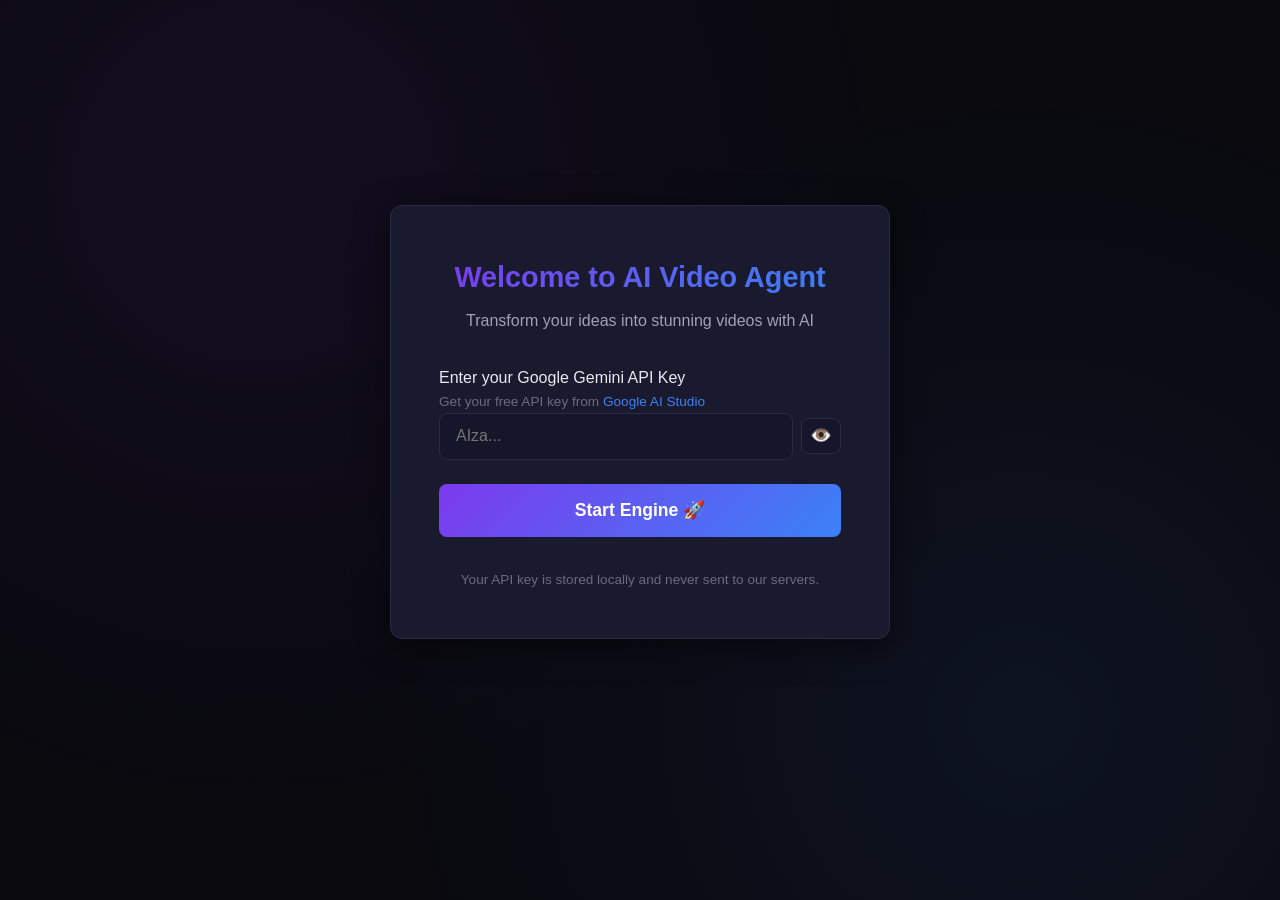
==== frontend/index.html @ ad3f4d61 "feat: implement Phase 1 + Phase 2 - project structure, web UI, API, and script agent Phase 1 - Proje" ====
<!DOCTYPE html>
<html lang="en">
<head>
    <meta charset="UTF-8">
    <meta name="viewport" content="width=device-width, initial-scale=1.0">
    <title>AI Video Automation Agent</title>
    <link rel="stylesheet" href="css/style.css">
    <link rel="icon" href="data:image/svg+xml,<svg xmlns='http://www.w3.org/2000/svg' viewBox='0 0 100 100'><text y='.9em' font-size='90'>🎬</text></svg>">
</head>
<body>
    <div id="app">
        <!-- Navigation -->
        <nav class="navbar">
            <div class="nav-brand">
                <span class="logo">🎬</span>
                <span class="brand-name">AI Video Agent</span>
            </div>
            <div class="nav-links">
                <a href="#" data-page="dashboard" class="nav-link">Dashboard</a>
                <a href="#" data-page="gallery" class="nav-link">Gallery</a>
                <a href="#" data-page="settings" class="nav-link">Settings</a>
            </div>
        </nav>

        <!-- Page: API Key Setup -->
        <div id="page-setup" class="page active">
            <div class="setup-container">
                <div class="setup-card">
                    <div class="setup-header">
                        <h1>Welcome to AI Video Agent</h1>
                        <p class="subtitle">Transform your ideas into stunning videos with AI</p>
                    </div>
                    <div class="setup-body">
                        <div class="api-key-section">
                            <label for="api-key-input">Enter your Google Gemini API Key</label>
                            <p class="helper-text">
                                Get your free API key from 
                                <a href="https://aistudio.google.com/apikey" target="_blank" rel="noopener">Google AI Studio</a>
                            </p>
                            <div class="input-group">
                                <input 
                                    type="password" 
                                    id="api-key-input" 
                                    placeholder="AIza..."
                                    autocomplete="off"
                                >
                                <button id="toggle-key-visibility" class="btn-icon" title="Show/Hide Key">
                                    👁️
                                </button>
                            </div>
                            <div id="key-status" class="status-message hidden"></div>
                        </div>
                        <button id="btn-start-engine" class="btn-primary btn-large">
                            Start Engine 🚀
                        </button>
                    </div>
                    <div class="setup-footer">
                        <p>Your API key is stored locally and never sent to our servers.</p>
                    </div>
                </div>
            </div>
        </div>

        <!-- Page: Dashboard -->
        <div id="page-dashboard" class="page">
            <div class="dashboard-container">
                <div class="dashboard-header">
                    <h1>Create Your Video</h1>
                    <p class="subtitle">Describe your idea and let AI bring it to life</p>
                </div>

                <div class="creation-form">
                    <div class="form-group">
                        <label for="idea-input">Your Idea / Concept</label>
                        <textarea 
                            id="idea-input" 
                            placeholder="Describe your video idea... e.g., 'A romantic Hindi song about monsoon rain in Mumbai, showing a couple meeting at Marine Drive'"
                            rows="4"
                        ></textarea>
                    </div>

                    <div class="form-row">
                        <div class="form-group">
                            <label for="language-select">Language</label>
                            <select id="language-select">
                                <option value="Hindi">Hindi</option>
                                <option value="English" selected>English</option>
                                <option value="Hinglish">Hinglish</option>
                            </select>
                        </div>

                        <div class="form-group">
                            <label for="music-type-select">Music Type</label>
                            <select id="music-type-select">
                                <option value="song">AI Generated Song</option>
                                <option value="voiceover">Background Music + Voiceover</option>
                            </select>
                        </div>
                    </div>

                    <div class="form-row">
                        <div class="form-group">
                            <label for="style-select">Video Style</label>
                            <select id="style-select">
                                <option value="realistic">Realistic</option>
                                <option value="animated">Animated / Cartoon</option>
                                <option value="mixed">Mixed</option>
                            </select>
                        </div>

                        <div class="form-group">
                            <label for="lipsync-toggle">Lip Sync</label>
                            <div class="toggle-container">
                                <label class="toggle">
                                    <input type="checkbox" id="lipsync-toggle">
                                    <span class="toggle-slider"></span>
                                </label>
                                <span class="toggle-label" id="lipsync-label">Off</span>
                            </div>
                        </div>
                    </div>

                    <button id="btn-generate" class="btn-primary btn-large">
                        Generate Video 🎬
                    </button>
                </div>
            </div>
        </div>

        <!-- Page: Progress -->
        <div id="page-progress" class="page">
            <div class="progress-container">
                <div class="progress-header">
                    <h1>Generating Your Video</h1>
                    <p class="subtitle" id="progress-subtitle">Please wait while AI works its magic...</p>
                </div>

                <div class="pipeline-steps">
                    <div class="step" id="step-script_generation">
                        <div class="step-icon">📝</div>
                        <div class="step-info">
                            <div class="step-name">Script Generation</div>
                            <div class="step-description">Writing lyrics/story and creating screenplay</div>
                            <div class="step-progress-bar">
                                <div class="step-progress-fill" style="width: 0%"></div>
                            </div>
                            <div class="step-message"></div>
                        </div>
                        <div class="step-status">⏳</div>
                    </div>

                    <div class="step" id="step-visual_generation">
                        <div class="step-icon">🎨</div>
                        <div class="step-info">
                            <div class="step-name">Visual Generation</div>
                            <div class="step-description">Creating images and video clips for each scene</div>
                            <div class="step-progress-bar">
                                <div class="step-progress-fill" style="width: 0%"></div>
                            </div>
                            <div class="step-message"></div>
                        </div>
                        <div class="step-status">⏳</div>
                    </div>

                    <div class="step" id="step-audio_generation">
                        <div class="step-icon">🎵</div>
                        <div class="step-info">
                            <div class="step-name">Audio Generation</div>
                            <div class="step-description">Generating music and voiceover</div>
                            <div class="step-progress-bar">
                                <div class="step-progress-fill" style="width: 0%"></div>
                            </div>
                            <div class="step-message"></div>
                        </div>
                        <div class="step-status">⏳</div>
                    </div>

                    <div class="step" id="step-lipsync">
                        <div class="step-icon">👄</div>
                        <div class="step-info">
                            <div class="step-name">Lip Sync</div>
                            <div class="step-description">Synchronizing mouth movements with audio</div>
                            <div class="step-progress-bar">
                                <div class="step-progress-fill" style="width: 0%"></div>
                            </div>
                            <div class="step-message"></div>
                        </div>
                        <div class="step-status">⏳</div>
                    </div>

                    <div class="step" id="step-editing">
                        <div class="step-icon">✂️</div>
                        <div class="step-info">
                            <div class="step-name">Final Editing</div>
                            <div class="step-description">Assembling and exporting final video</div>
                            <div class="step-progress-bar">
                                <div class="step-progress-fill" style="width: 0%"></div>
                            </div>
                            <div class="step-message"></div>
                        </div>
                        <div class="step-status">⏳</div>
                    </div>
                </div>

                <!-- Script Output Preview -->
                <div id="script-output" class="script-output hidden">
                    <h2>Generated Script</h2>
                    <div id="script-content" class="script-content"></div>
                </div>

                <div class="progress-actions hidden" id="progress-actions">
                    <button id="btn-back-dashboard" class="btn-secondary">Create Another</button>
                    <button id="btn-download-result" class="btn-primary">Download Result 📥</button>
                </div>
            </div>
        </div>

        <!-- Page: Gallery -->
        <div id="page-gallery" class="page">
            <div class="gallery-container">
                <div class="gallery-header">
                    <h1>Your Videos</h1>
                    <p class="subtitle">All your generated videos in one place</p>
                </div>
                <div id="gallery-grid" class="gallery-grid">
                    <div class="gallery-empty">
                        <span class="empty-icon">🎬</span>
                        <p>No videos generated yet.</p>
                        <p>Go to Dashboard to create your first video!</p>
                        <button class="btn-primary" onclick="window.app.navigateTo('dashboard')">
                            Create Video
                        </button>
                    </div>
                </div>
            </div>
        </div>

        <!-- Page: Settings -->
        <div id="page-settings" class="page">
            <div class="settings-container">
                <div class="settings-header">
                    <h1>Settings</h1>
                    <p class="subtitle">Manage your preferences and API configuration</p>
                </div>

                <div class="settings-card">
                    <h2>API Configuration</h2>
                    <div class="form-group">
                        <label for="settings-api-key">Gemini API Key</label>
                        <div class="input-group">
                            <input 
                                type="password" 
                                id="settings-api-key" 
                                placeholder="AIza..."
                                autocomplete="off"
                            >
                            <button id="settings-toggle-key" class="btn-icon" title="Show/Hide">👁️</button>
                        </div>
                    </div>
                    <button id="btn-save-settings" class="btn-primary">Save Settings</button>
                    <div id="settings-status" class="status-message hidden"></div>
                </div>

                <div class="settings-card">
                    <h2>About</h2>
                    <div class="about-info">
                        <p><strong>AI Video Automation Agent</strong> v1.0.0</p>
                        <p>Powered by Google Gemini Pro, Veo 3.1, Edge TTS, and FFmpeg</p>
                        <p>Built for automated video creation from simple ideas.</p>
                    </div>
                </div>

                <div class="settings-card danger-zone">
                    <h2>Danger Zone</h2>
                    <button id="btn-clear-data" class="btn-danger">Clear All Data</button>
                    <p class="helper-text">This will remove your API key and all local settings.</p>
                </div>
            </div>
        </div>
    </div>

    <script src="js/api.js"></script>
    <script src="js/progress.js"></script>
    <script src="js/app.js"></script>
</body>
</html>
---- frontend/css/style.css ----
/* AI Video Automation Agent - Modern Dark Theme */

/* === CSS Variables === */
:root {
    --bg-primary: #0a0a0f;
    --bg-secondary: #12121a;
    --bg-card: #1a1a2e;
    --bg-card-hover: #1f1f35;
    --bg-input: #16162a;

    --text-primary: #e8e8f0;
    --text-secondary: #a0a0b8;
    --text-muted: #6a6a80;

    --accent-primary: #7c3aed;
    --accent-secondary: #3b82f6;
    --accent-gradient: linear-gradient(135deg, #7c3aed 0%, #3b82f6 100%);
    --accent-gradient-hover: linear-gradient(135deg, #6d28d9 0%, #2563eb 100%);

    --success: #10b981;
    --warning: #f59e0b;
    --error: #ef4444;
    --info: #3b82f6;

    --border-color: #2a2a40;
    --border-radius: 12px;
    --border-radius-sm: 8px;

    --shadow-sm: 0 2px 8px rgba(0, 0, 0, 0.3);
    --shadow-md: 0 4px 16px rgba(0, 0, 0, 0.4);
    --shadow-lg: 0 8px 32px rgba(0, 0, 0, 0.5);
    --shadow-glow: 0 0 20px rgba(124, 58, 237, 0.3);

    --transition: all 0.3s cubic-bezier(0.4, 0, 0.2, 1);
    --font-family: -apple-system, BlinkMacSystemFont, 'Segoe UI', Roboto, Oxygen, Ubuntu, sans-serif;
}

/* === Reset & Base === */
* {
    margin: 0;
    padding: 0;
    box-sizing: border-box;
}

html {
    font-size: 16px;
    scroll-behavior: smooth;
}

body {
    font-family: var(--font-family);
    background-color: var(--bg-primary);
    color: var(--text-primary);
    line-height: 1.6;
    min-height: 100vh;
    overflow-x: hidden;
}

/* Background gradient effect */
body::before {
    content: '';
    position: fixed;
    top: 0;
    left: 0;
    width: 100%;
    height: 100%;
    background: 
        radial-gradient(circle at 20% 20%, rgba(124, 58, 237, 0.08) 0%, transparent 50%),
        radial-gradient(circle at 80% 80%, rgba(59, 130, 246, 0.08) 0%, transparent 50%);
    pointer-events: none;
    z-index: 0;
}

#app {
    position: relative;
    z-index: 1;
}

a {
    color: var(--accent-secondary);
    text-decoration: none;
    transition: var(--transition);
}

a:hover {
    color: var(--accent-primary);
}

/* === Navigation === */
.navbar {
    display: flex;
    align-items: center;
    justify-content: space-between;
    padding: 1rem 2rem;
    background: rgba(18, 18, 26, 0.9);
    backdrop-filter: blur(10px);
    border-bottom: 1px solid var(--border-color);
    position: sticky;
    top: 0;
    z-index: 100;
}

.nav-brand {
    display: flex;
    align-items: center;
    gap: 0.75rem;
}

.logo {
    font-size: 1.5rem;
}

.brand-name {
    font-size: 1.2rem;
    font-weight: 700;
    background: var(--accent-gradient);
    -webkit-background-clip: text;
    -webkit-text-fill-color: transparent;
    background-clip: text;
}

.nav-links {
    display: flex;
    gap: 1.5rem;
}

.nav-link {
    color: var(--text-secondary);
    font-weight: 500;
    padding: 0.5rem 1rem;
    border-radius: var(--border-radius-sm);
    transition: var(--transition);
}

.nav-link:hover {
    color: var(--text-primary);
    background: rgba(124, 58, 237, 0.1);
}

.nav-link.active {
    color: var(--accent-primary);
    background: rgba(124, 58, 237, 0.15);
}

/* === Pages === */
.page {
    display: none;
    animation: fadeIn 0.3s ease;
    padding: 2rem;
    max-width: 900px;
    margin: 0 auto;
}

.page.active {
    display: block;
}

@keyframes fadeIn {
    from { opacity: 0; transform: translateY(10px); }
    to { opacity: 1; transform: translateY(0); }
}

/* === Setup Page === */
.setup-container {
    display: flex;
    align-items: center;
    justify-content: center;
    min-height: calc(100vh - 120px);
}

.setup-card {
    background: var(--bg-card);
    border: 1px solid var(--border-color);
    border-radius: var(--border-radius);
    padding: 3rem;
    width: 100%;
    max-width: 500px;
    box-shadow: var(--shadow-lg);
}

.setup-header {
    text-align: center;
    margin-bottom: 2rem;
}

.setup-header h1 {
    font-size: 1.8rem;
    margin-bottom: 0.5rem;
    background: var(--accent-gradient);
    -webkit-background-clip: text;
    -webkit-text-fill-color: transparent;
    background-clip: text;
}

.subtitle {
    color: var(--text-secondary);
    font-size: 1rem;
}

.setup-body {
    display: flex;
    flex-direction: column;
    gap: 1.5rem;
}

.setup-footer {
    margin-top: 2rem;
    text-align: center;
    color: var(--text-muted);
    font-size: 0.85rem;
}

/* === Form Elements === */
.form-group {
    display: flex;
    flex-direction: column;
    gap: 0.5rem;
}

.form-group label {
    font-weight: 600;
    color: var(--text-primary);
    font-size: 0.9rem;
}

.form-row {
    display: grid;
    grid-template-columns: 1fr 1fr;
    gap: 1.5rem;
}

.helper-text {
    color: var(--text-muted);
    font-size: 0.85rem;
}

.input-group {
    display: flex;
    gap: 0.5rem;
    align-items: center;
}

.input-group input {
    flex: 1;
}

input[type="text"],
input[type="password"],
textarea,
select {
    width: 100%;
    padding: 0.85rem 1rem;
    background: var(--bg-input);
    border: 1px solid var(--border-color);
    border-radius: var(--border-radius-sm);
    color: var(--text-primary);
    font-size: 1rem;
    font-family: var(--font-family);
    transition: var(--transition);
    outline: none;
}

input:focus,
textarea:focus,
select:focus {
    border-color: var(--accent-primary);
    box-shadow: 0 0 0 3px rgba(124, 58, 237, 0.2);
}

textarea {
    resize: vertical;
    min-height: 100px;
}

select {
    cursor: pointer;
    appearance: none;
    background-image: url("data:image/svg+xml,%3Csvg xmlns='http://www.w3.org/2000/svg' width='12' height='12' viewBox='0 0 12 12'%3E%3Cpath fill='%23a0a0b8' d='M6 8L1 3h10z'/%3E%3C/svg%3E");
    background-repeat: no-repeat;
    background-position: right 1rem center;
    padding-right: 2.5rem;
}

/* === Toggle Switch === */
.toggle-container {
    display: flex;
    align-items: center;
    gap: 0.75rem;
    padding-top: 0.5rem;
}

.toggle {
    position: relative;
    display: inline-block;
    width: 52px;
    height: 28px;
}

.toggle input {
    opacity: 0;
    width: 0;
    height: 0;
}

.toggle-slider {
    position: absolute;
    cursor: pointer;
    top: 0;
    left: 0;
    right: 0;
    bottom: 0;
    background-color: var(--bg-input);
    border: 1px solid var(--border-color);
    border-radius: 28px;
    transition: var(--transition);
}

.toggle-slider::before {
    position: absolute;
    content: '';
    height: 20px;
    width: 20px;
    left: 3px;
    bottom: 3px;
    background-color: var(--text-secondary);
    border-radius: 50%;
    transition: var(--transition);
}

.toggle input:checked + .toggle-slider {
    background: var(--accent-gradient);
    border-color: var(--accent-primary);
}

.toggle input:checked + .toggle-slider::before {
    transform: translateX(24px);
    background-color: white;
}

.toggle-label {
    color: var(--text-secondary);
    font-size: 0.9rem;
}

/* === Buttons === */
.btn-primary {
    padding: 0.85rem 2rem;
    background: var(--accent-gradient);
    color: white;
    border: none;
    border-radius: var(--border-radius-sm);
    font-size: 1rem;
    font-weight: 600;
    cursor: pointer;
    transition: var(--transition);
    display: inline-flex;
    align-items: center;
    justify-content: center;
    gap: 0.5rem;
}

.btn-primary:hover {
    background: var(--accent-gradient-hover);
    box-shadow: var(--shadow-glow);
    transform: translateY(-1px);
}

.btn-primary:active {
    transform: translateY(0);
}

.btn-primary:disabled {
    opacity: 0.5;
    cursor: not-allowed;
    transform: none;
    box-shadow: none;
}

.btn-secondary {
    padding: 0.85rem 2rem;
    background: transparent;
    color: var(--text-primary);
    border: 1px solid var(--border-color);
    border-radius: var(--border-radius-sm);
    font-size: 1rem;
    font-weight: 600;
    cursor: pointer;
    transition: var(--transition);
}

.btn-secondary:hover {
    border-color: var(--accent-primary);
    background: rgba(124, 58, 237, 0.1);
}

.btn-danger {
    padding: 0.75rem 1.5rem;
    background: rgba(239, 68, 68, 0.1);
    color: var(--error);
    border: 1px solid rgba(239, 68, 68, 0.3);
    border-radius: var(--border-radius-sm);
    font-size: 0.9rem;
    font-weight: 600;
    cursor: pointer;
    transition: var(--transition);
}

.btn-danger:hover {
    background: rgba(239, 68, 68, 0.2);
}

.btn-icon {
    padding: 0.5rem;
    background: var(--bg-input);
    border: 1px solid var(--border-color);
    border-radius: var(--border-radius-sm);
    cursor: pointer;
    font-size: 1.1rem;
    transition: var(--transition);
    line-height: 1;
}

.btn-icon:hover {
    border-color: var(--accent-primary);
}

.btn-large {
    padding: 1rem 2.5rem;
    font-size: 1.1rem;
    width: 100%;
}

/* === Status Messages === */
.status-message {
    padding: 0.75rem 1rem;
    border-radius: var(--border-radius-sm);
    font-size: 0.9rem;
    margin-top: 0.5rem;
}

.status-message.hidden {
    display: none;
}

.status-message.success {
    background: rgba(16, 185, 129, 0.1);
    border: 1px solid rgba(16, 185, 129, 0.3);
    color: var(--success);
}

.status-message.error {
    background: rgba(239, 68, 68, 0.1);
    border: 1px solid rgba(239, 68, 68, 0.3);
    color: var(--error);
}

.status-message.info {
    background: rgba(59, 130, 246, 0.1);
    border: 1px solid rgba(59, 130, 246, 0.3);
    color: var(--info);
}

/* === Dashboard === */
.dashboard-container {
    max-width: 700px;
    margin: 0 auto;
}

.dashboard-header {
    text-align: center;
    margin-bottom: 2.5rem;
}

.dashboard-header h1 {
    font-size: 2rem;
    margin-bottom: 0.5rem;
}

.creation-form {
    background: var(--bg-card);
    border: 1px solid var(--border-color);
    border-radius: var(--border-radius);
    padding: 2rem;
    display: flex;
    flex-direction: column;
    gap: 1.5rem;
    box-shadow: var(--shadow-md);
}

/* === Progress Page === */
.progress-container {
    max-width: 700px;
    margin: 0 auto;
}

.progress-header {
    text-align: center;
    margin-bottom: 2rem;
}

.progress-header h1 {
    font-size: 1.8rem;
    margin-bottom: 0.5rem;
}

.pipeline-steps {
    display: flex;
    flex-direction: column;
    gap: 1rem;
}

.step {
    display: flex;
    align-items: flex-start;
    gap: 1rem;
    background: var(--bg-card);
    border: 1px solid var(--border-color);
    border-radius: var(--border-radius-sm);
    padding: 1.25rem;
    transition: var(--transition);
}

.step.active {
    border-color: var(--accent-primary);
    box-shadow: 0 0 15px rgba(124, 58, 237, 0.15);
}

.step.completed {
    border-color: var(--success);
}

.step.coming-soon {
    opacity: 0.6;
}

.step-icon {
    font-size: 1.5rem;
    min-width: 2.5rem;
    text-align: center;
}

.step-info {
    flex: 1;
}

.step-name {
    font-weight: 600;
    font-size: 1rem;
    margin-bottom: 0.25rem;
}

.step-description {
    font-size: 0.85rem;
    color: var(--text-secondary);
    margin-bottom: 0.5rem;
}

.step-progress-bar {
    height: 4px;
    background: var(--bg-input);
    border-radius: 2px;
    overflow: hidden;
    margin-bottom: 0.25rem;
}

.step-progress-fill {
    height: 100%;
    background: var(--accent-gradient);
    border-radius: 2px;
    transition: width 0.5s ease;
}

.step-message {
    font-size: 0.8rem;
    color: var(--text-muted);
    font-style: italic;
}

.step-status {
    font-size: 1.2rem;
    min-width: 2rem;
    text-align: center;
}

/* Script Output */
.script-output {
    margin-top: 2rem;
    background: var(--bg-card);
    border: 1px solid var(--border-color);
    border-radius: var(--border-radius);
    padding: 1.5rem;
}

.script-output.hidden {
    display: none;
}

.script-output h2 {
    font-size: 1.2rem;
    margin-bottom: 1rem;
    color: var(--accent-primary);
}

.script-content {
    font-size: 0.9rem;
    line-height: 1.8;
    color: var(--text-secondary);
    max-height: 400px;
    overflow-y: auto;
    padding-right: 0.5rem;
}

.script-content::-webkit-scrollbar {
    width: 6px;
}

.script-content::-webkit-scrollbar-track {
    background: var(--bg-input);
    border-radius: 3px;
}

.script-content::-webkit-scrollbar-thumb {
    background: var(--accent-primary);
    border-radius: 3px;
}

.scene-card {
    background: var(--bg-secondary);
    border: 1px solid var(--border-color);
    border-radius: var(--border-radius-sm);
    padding: 1rem;
    margin-bottom: 1rem;
}

.scene-card h4 {
    color: var(--accent-secondary);
    margin-bottom: 0.5rem;
}

.scene-card p {
    margin-bottom: 0.5rem;
}

.scene-card .visual-prompt {
    color: var(--text-muted);
    font-style: italic;
    font-size: 0.85rem;
}

.progress-actions {
    margin-top: 2rem;
    display: flex;
    gap: 1rem;
    justify-content: center;
}

.progress-actions.hidden {
    display: none;
}

/* === Gallery === */
.gallery-container {
    max-width: 900px;
    margin: 0 auto;
}

.gallery-header {
    text-align: center;
    margin-bottom: 2rem;
}

.gallery-header h1 {
    font-size: 1.8rem;
    margin-bottom: 0.5rem;
}

.gallery-grid {
    display: grid;
    grid-template-columns: repeat(auto-fill, minmax(280px, 1fr));
    gap: 1.5rem;
}

.gallery-empty {
    grid-column: 1 / -1;
    text-align: center;
    padding: 4rem 2rem;
    background: var(--bg-card);
    border: 1px dashed var(--border-color);
    border-radius: var(--border-radius);
}

.gallery-empty .empty-icon {
    font-size: 3rem;
    display: block;
    margin-bottom: 1rem;
}

.gallery-empty p {
    color: var(--text-secondary);
    margin-bottom: 0.5rem;
}

.gallery-empty .btn-primary {
    margin-top: 1rem;
    width: auto;
}

.gallery-item {
    background: var(--bg-card);
    border: 1px solid var(--border-color);
    border-radius: var(--border-radius);
    overflow: hidden;
    transition: var(--transition);
}

.gallery-item:hover {
    border-color: var(--accent-primary);
    transform: translateY(-2px);
    box-shadow: var(--shadow-md);
}

.gallery-item-preview {
    height: 160px;
    background: var(--bg-secondary);
    display: flex;
    align-items: center;
    justify-content: center;
    font-size: 2.5rem;
}

.gallery-item-info {
    padding: 1rem;
}

.gallery-item-title {
    font-weight: 600;
    margin-bottom: 0.25rem;
}

.gallery-item-meta {
    font-size: 0.8rem;
    color: var(--text-muted);
    margin-bottom: 0.75rem;
}

.gallery-item-actions {
    display: flex;
    gap: 0.5rem;
}

.gallery-item-actions button {
    flex: 1;
    padding: 0.5rem;
    font-size: 0.85rem;
}

/* === Settings === */
.settings-container {
    max-width: 600px;
    margin: 0 auto;
}

.settings-header {
    text-align: center;
    margin-bottom: 2rem;
}

.settings-header h1 {
    font-size: 1.8rem;
    margin-bottom: 0.5rem;
}

.settings-card {
    background: var(--bg-card);
    border: 1px solid var(--border-color);
    border-radius: var(--border-radius);
    padding: 1.5rem;
    margin-bottom: 1.5rem;
}

.settings-card h2 {
    font-size: 1.1rem;
    margin-bottom: 1rem;
    color: var(--text-primary);
}

.settings-card .form-group {
    margin-bottom: 1rem;
}

.settings-card.danger-zone {
    border-color: rgba(239, 68, 68, 0.3);
}

.settings-card.danger-zone h2 {
    color: var(--error);
}

.about-info p {
    margin-bottom: 0.5rem;
    color: var(--text-secondary);
}

/* === Loading Spinner === */
.spinner {
    display: inline-block;
    width: 20px;
    height: 20px;
    border: 2px solid rgba(255, 255, 255, 0.3);
    border-top-color: white;
    border-radius: 50%;
    animation: spin 0.8s linear infinite;
}

@keyframes spin {
    to { transform: rotate(360deg); }
}

/* === Responsive === */
@media (max-width: 768px) {
    .navbar {
        padding: 0.75rem 1rem;
    }

    .nav-links {
        gap: 0.5rem;
    }

    .nav-link {
        padding: 0.4rem 0.6rem;
        font-size: 0.9rem;
    }

    .page {
        padding: 1.5rem 1rem;
    }

    .setup-card {
        padding: 2rem 1.5rem;
    }

    .form-row {
        grid-template-columns: 1fr;
        gap: 1rem;
    }

    .creation-form {
        padding: 1.5rem;
    }

    .step {
        padding: 1rem;
    }

    .step-icon {
        min-width: 2rem;
        font-size: 1.2rem;
    }

    .progress-actions {
        flex-direction: column;
    }

    .gallery-grid {
        grid-template-columns: 1fr;
    }
}

@media (max-width: 480px) {
    .brand-name {
        display: none;
    }

    .setup-header h1 {
        font-size: 1.4rem;
    }

    .dashboard-header h1 {
        font-size: 1.5rem;
    }
}
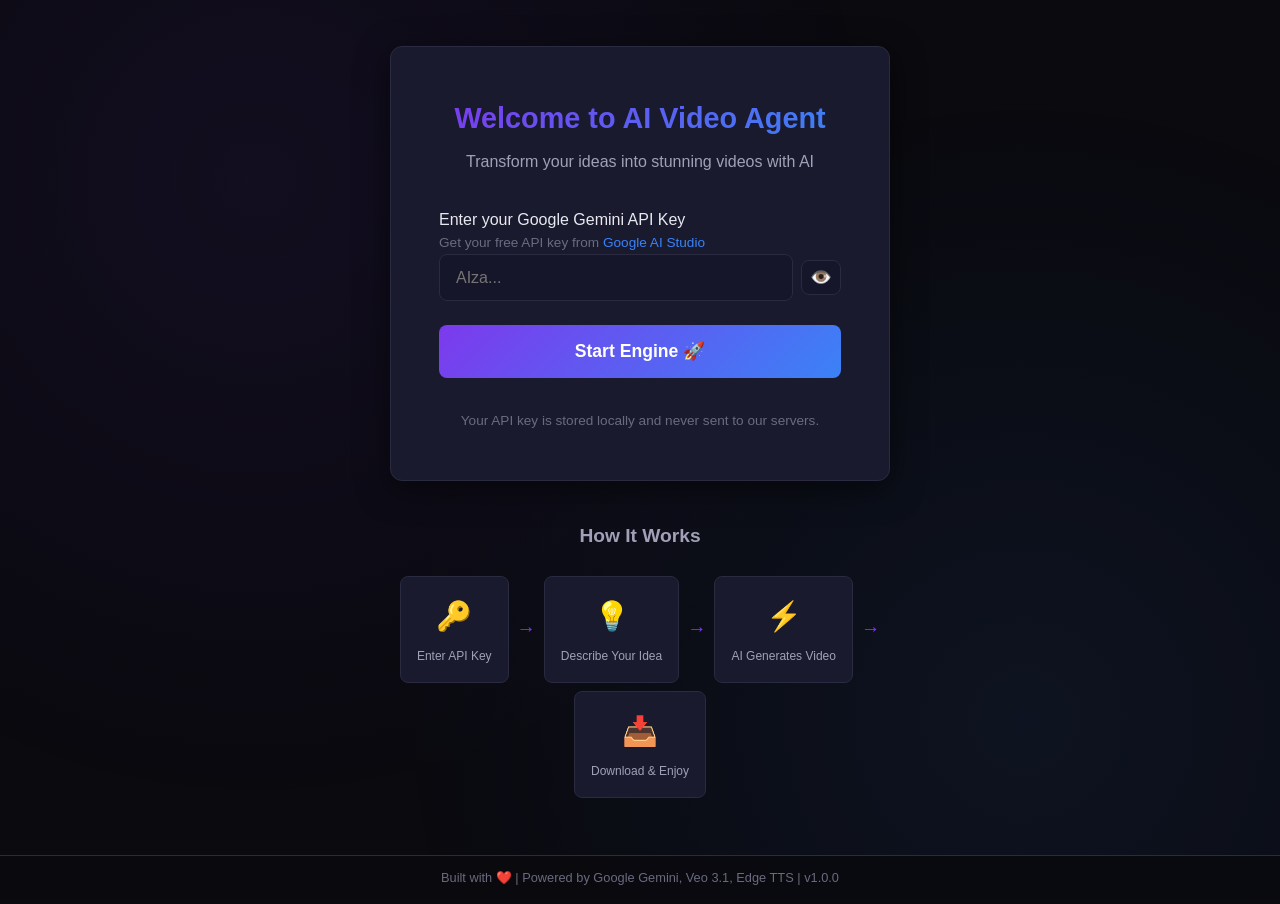
==== commit 8461d9a2: "feat: Phase 7-8 - Final polish, comprehensive README, production-ready" ====
--- a/frontend/index.html
+++ b/frontend/index.html
@@ -19,6 +19,10 @@
                 <a href="#" data-page="dashboard" class="nav-link">Dashboard</a>
                 <a href="#" data-page="gallery" class="nav-link">Gallery</a>
                 <a href="#" data-page="settings" class="nav-link">Settings</a>
+            </div>
+            <div class="backend-status" id="backend-status">
+                <span class="status-dot" id="status-dot"></span>
+                <span class="status-text" id="status-text">Checking...</span>
             </div>
         </nav>
 
@@ -58,6 +62,32 @@
                         <p>Your API key is stored locally and never sent to our servers.</p>
                     </div>
                 </div>
+
+                <!-- How It Works Section -->
+                <div class="how-it-works">
+                    <h2>How It Works</h2>
+                    <div class="steps-row">
+                        <div class="how-step">
+                            <span class="how-step-icon">🔑</span>
+                            <span class="how-step-label">Enter API Key</span>
+                        </div>
+                        <div class="how-step-arrow">→</div>
+                        <div class="how-step">
+                            <span class="how-step-icon">💡</span>
+                            <span class="how-step-label">Describe Your Idea</span>
+                        </div>
+                        <div class="how-step-arrow">→</div>
+                        <div class="how-step">
+                            <span class="how-step-icon">⚡</span>
+                            <span class="how-step-label">AI Generates Video</span>
+                        </div>
+                        <div class="how-step-arrow">→</div>
+                        <div class="how-step">
+                            <span class="how-step-icon">📥</span>
+                            <span class="how-step-label">Download & Enjoy</span>
+                        </div>
+                    </div>
+                </div>
             </div>
         </div>
 
@@ -67,6 +97,23 @@
                 <div class="dashboard-header">
                     <h1>Create Your Video</h1>
                     <p class="subtitle">Describe your idea and let AI bring it to life</p>
+                </div>
+
+                <!-- Quick Tips Collapsible -->
+                <div class="quick-tips">
+                    <div class="quick-tips-header" id="quick-tips-toggle">
+                        <span>💡 Quick Tips</span>
+                        <span class="quick-tips-arrow" id="quick-tips-arrow">▼</span>
+                    </div>
+                    <div class="quick-tips-body" id="quick-tips-body">
+                        <ul>
+                            <li>Be descriptive with your idea for better results</li>
+                            <li>Hindi songs work best with emotional/romantic themes</li>
+                            <li>Realistic style takes longer but looks amazing</li>
+                            <li>Include specific locations or settings for more vivid scenes</li>
+                            <li>Shorter ideas (2-3 sentences) are processed faster</li>
+                        </ul>
+                    </div>
                 </div>
 
                 <div class="creation-form">
@@ -133,6 +180,10 @@
                 <div class="progress-header">
                     <h1>Generating Your Video</h1>
                     <p class="subtitle" id="progress-subtitle">Please wait while AI works its magic...</p>
+                    <div class="estimated-time" id="estimated-time">
+                        <span class="estimated-time-icon">⏱️</span>
+                        <span class="estimated-time-text" id="estimated-time-text">Estimated: ~3-5 min</span>
+                    </div>
                 </div>
 
                 <div class="pipeline-steps">
@@ -277,10 +328,16 @@
                 </div>
             </div>
         </div>
+
+        <!-- Footer -->
+        <footer class="app-footer">
+            <p>Built with &#10084;&#65039; | Powered by Google Gemini, Veo 3.1, Edge TTS | v1.0.0</p>
+        </footer>
     </div>
 
     <script src="js/api.js"></script>
     <script src="js/progress.js"></script>
+    <script src="js/demo.js"></script>
     <script src="js/app.js"></script>
 </body>
 </html>
--- a/frontend/css/style.css
+++ b/frontend/css/style.css
@@ -54,6 +54,7 @@
     line-height: 1.6;
     min-height: 100vh;
     overflow-x: hidden;
+    padding-bottom: 60px;
 }
 
 /* Background gradient effect */
@@ -142,10 +143,51 @@
     background: rgba(124, 58, 237, 0.15);
 }
 
+/* === Backend Status Indicator === */
+.backend-status {
+    display: flex;
+    align-items: center;
+    gap: 6px;
+    padding: 4px 10px;
+    border-radius: 20px;
+    background: rgba(255, 255, 255, 0.05);
+    font-size: 0.75rem;
+    font-weight: 500;
+}
+
+.status-dot {
+    width: 8px;
+    height: 8px;
+    border-radius: 50%;
+    background: var(--text-muted);
+    transition: background 0.3s ease;
+}
+
+.status-dot.connected {
+    background: var(--success);
+    box-shadow: 0 0 6px rgba(16, 185, 129, 0.5);
+}
+
+.status-dot.demo {
+    background: var(--warning);
+    box-shadow: 0 0 6px rgba(245, 158, 11, 0.5);
+}
+
+.status-dot.offline {
+    background: var(--error);
+    box-shadow: 0 0 6px rgba(239, 68, 68, 0.5);
+}
+
+.status-text {
+    color: var(--text-muted);
+    font-size: 0.7rem;
+    letter-spacing: 0.3px;
+}
+
 /* === Pages === */
 .page {
     display: none;
-    animation: fadeIn 0.3s ease;
+    animation: pageSlideIn 0.4s ease;
     padding: 2rem;
     max-width: 900px;
     margin: 0 auto;
@@ -155,14 +197,178 @@
     display: block;
 }
 
-@keyframes fadeIn {
-    from { opacity: 0; transform: translateY(10px); }
+@keyframes pageSlideIn {
+    from { opacity: 0; transform: translateY(15px); }
     to { opacity: 1; transform: translateY(0); }
+}
+
+/* === Footer === */
+.app-footer {
+    position: fixed;
+    bottom: 0;
+    left: 0;
+    width: 100%;
+    text-align: center;
+    padding: 0.75rem 1rem;
+    background: rgba(10, 10, 15, 0.85);
+    backdrop-filter: blur(8px);
+    border-top: 1px solid var(--border-color);
+    color: var(--text-muted);
+    font-size: 0.8rem;
+    z-index: 99;
+}
+
+/* === How It Works Section === */
+.how-it-works {
+    margin-top: 2.5rem;
+    text-align: center;
+    width: 100%;
+    max-width: 600px;
+}
+
+.how-it-works h2 {
+    font-size: 1.2rem;
+    color: var(--text-secondary);
+    margin-bottom: 1.5rem;
+}
+
+.steps-row {
+    display: flex;
+    align-items: center;
+    justify-content: center;
+    gap: 0.5rem;
+    flex-wrap: wrap;
+}
+
+.how-step {
+    display: flex;
+    flex-direction: column;
+    align-items: center;
+    gap: 0.5rem;
+    padding: 1rem;
+    background: var(--bg-card);
+    border: 1px solid var(--border-color);
+    border-radius: var(--border-radius-sm);
+    min-width: 100px;
+    transition: var(--transition);
+}
+
+.how-step:hover {
+    border-color: var(--accent-primary);
+    transform: translateY(-2px);
+    box-shadow: var(--shadow-glow);
+}
+
+.how-step-icon {
+    font-size: 1.8rem;
+}
+
+.how-step-label {
+    font-size: 0.75rem;
+    color: var(--text-secondary);
+    font-weight: 500;
+    text-align: center;
+}
+
+.how-step-arrow {
+    color: var(--accent-primary);
+    font-size: 1.2rem;
+    font-weight: bold;
+}
+
+/* === Quick Tips Collapsible === */
+.quick-tips {
+    background: var(--bg-card);
+    border: 1px solid var(--border-color);
+    border-radius: var(--border-radius);
+    margin-bottom: 1.5rem;
+    overflow: hidden;
+}
+
+.quick-tips-header {
+    display: flex;
+    align-items: center;
+    justify-content: space-between;
+    padding: 1rem 1.25rem;
+    cursor: pointer;
+    font-weight: 600;
+    color: var(--text-primary);
+    transition: var(--transition);
+    user-select: none;
+    -webkit-tap-highlight-color: transparent;
+    min-height: 48px;
+}
+
+.quick-tips-header:hover {
+    background: rgba(124, 58, 237, 0.05);
+}
+
+.quick-tips-arrow {
+    transition: transform 0.3s ease;
+    font-size: 0.8rem;
+    color: var(--text-muted);
+}
+
+.quick-tips-arrow.open {
+    transform: rotate(180deg);
+}
+
+.quick-tips-body {
+    max-height: 0;
+    overflow: hidden;
+    transition: max-height 0.3s ease, padding 0.3s ease;
+    padding: 0 1.25rem;
+}
+
+.quick-tips-body.open {
+    max-height: 300px;
+    padding: 0 1.25rem 1rem;
+}
+
+.quick-tips-body ul {
+    list-style: none;
+    padding: 0;
+}
+
+.quick-tips-body li {
+    padding: 0.5rem 0;
+    color: var(--text-secondary);
+    font-size: 0.9rem;
+    border-bottom: 1px solid rgba(42, 42, 64, 0.5);
+    padding-left: 0.5rem;
+}
+
+.quick-tips-body li:last-child {
+    border-bottom: none;
+}
+
+.quick-tips-body li::before {
+    content: "→ ";
+    color: var(--accent-primary);
+}
+
+/* === Estimated Time Badge === */
+.estimated-time {
+    display: inline-flex;
+    align-items: center;
+    gap: 0.5rem;
+    margin-top: 0.75rem;
+    padding: 0.4rem 1rem;
+    background: rgba(124, 58, 237, 0.1);
+    border: 1px solid rgba(124, 58, 237, 0.3);
+    border-radius: 20px;
+    font-size: 0.85rem;
+    color: var(--accent-primary);
+}
+
+.estimated-time-icon {
+    font-size: 1rem;
 }
 
 /* === Setup Page === */
 .setup-container {
     display: flex;
+    flex-direction: column;
     align-items: center;
     justify-content: center;
     min-height: calc(100vh - 120px);
@@ -523,6 +729,12 @@
 .step.active {
     border-color: var(--accent-primary);
     box-shadow: 0 0 15px rgba(124, 58, 237, 0.15);
+    animation: stepPulse 2s infinite;
+}
+
+@keyframes stepPulse {
+    0%, 100% { box-shadow: 0 0 15px rgba(124, 58, 237, 0.15); }
+    50% { box-shadow: 0 0 25px rgba(124, 58, 237, 0.3); }
 }
 
 .step.completed {
@@ -580,6 +792,27 @@
     font-size: 1.2rem;
     min-width: 2rem;
     text-align: center;
+}
+
+/* Loading skeleton for progress steps */
+.step.skeleton .step-progress-bar {
+    position: relative;
+    overflow: hidden;
+}
+
+.step.skeleton .step-progress-bar::after {
+    content: '';
+    position: absolute;
+    top: 0;
+    left: -100%;
+    width: 100%;
+    height: 100%;
+    background: linear-gradient(90deg, transparent, rgba(124, 58, 237, 0.2), transparent);
+    animation: skeletonShimmer 1.5s infinite;
+}
+
+@keyframes skeletonShimmer {
+    to { left: 100%; }
 }
 
 /* Script Output */
@@ -752,6 +985,43 @@
     flex: 1;
     padding: 0.5rem;
     font-size: 0.85rem;
+}
+
+/* Gallery item expandable script */
+.gallery-item-script {
+    max-height: 0;
+    overflow: hidden;
+    transition: max-height 0.3s ease;
+    padding: 0 1rem;
+    font-size: 0.8rem;
+    color: var(--text-secondary);
+    background: var(--bg-secondary);
+    border-top: 1px solid var(--border-color);
+}
+
+.gallery-item-script.expanded {
+    max-height: 300px;
+    padding: 1rem;
+    overflow-y: auto;
+}
+
+.gallery-item-script p {
+    margin-bottom: 0.5rem;
+}
+
+.btn-expand-script {
+    padding: 0.4rem 0.8rem;
+    font-size: 0.75rem;
+    background: rgba(124, 58, 237, 0.1);
+    border: 1px solid rgba(124, 58, 237, 0.3);
+    color: var(--accent-primary);
+    border-radius: var(--border-radius-sm);
+    cursor: pointer;
+    transition: var(--transition);
+}
+
+.btn-expand-script:hover {
+    background: rgba(124, 58, 237, 0.2);
 }
 
 /* === Settings === */
@@ -827,8 +1097,11 @@
     }
 
     .nav-link {
-        padding: 0.4rem 0.6rem;
+        padding: 0.5rem 0.75rem;
         font-size: 0.9rem;
+        min-height: 44px;
+        display: flex;
+        align-items: center;
     }
 
     .page {
@@ -864,6 +1137,42 @@
     .gallery-grid {
         grid-template-columns: 1fr;
     }
+
+    .steps-row {
+        gap: 0.25rem;
+    }
+
+    .how-step {
+        min-width: 70px;
+        padding: 0.75rem 0.5rem;
+    }
+
+    .how-step-icon {
+        font-size: 1.4rem;
+    }
+
+    .how-step-label {
+        font-size: 0.65rem;
+    }
+
+    .how-step-arrow {
+        font-size: 0.9rem;
+    }
+
+    /* Larger touch targets for mobile */
+    .btn-primary,
+    .btn-secondary,
+    .btn-danger {
+        min-height: 48px;
+    }
+
+    .quick-tips-header {
+        min-height: 52px;
+    }
+
+    body {
+        padding-bottom: 70px;
+    }
 }
 
 @media (max-width: 480px) {
@@ -878,4 +1187,14 @@
     .dashboard-header h1 {
         font-size: 1.5rem;
     }
-}
+
+    .how-step-arrow {
+        display: none;
+    }
+
+    .steps-row {
+        display: grid;
+        grid-template-columns: 1fr 1fr;
+        gap: 0.75rem;
+    }
+}
